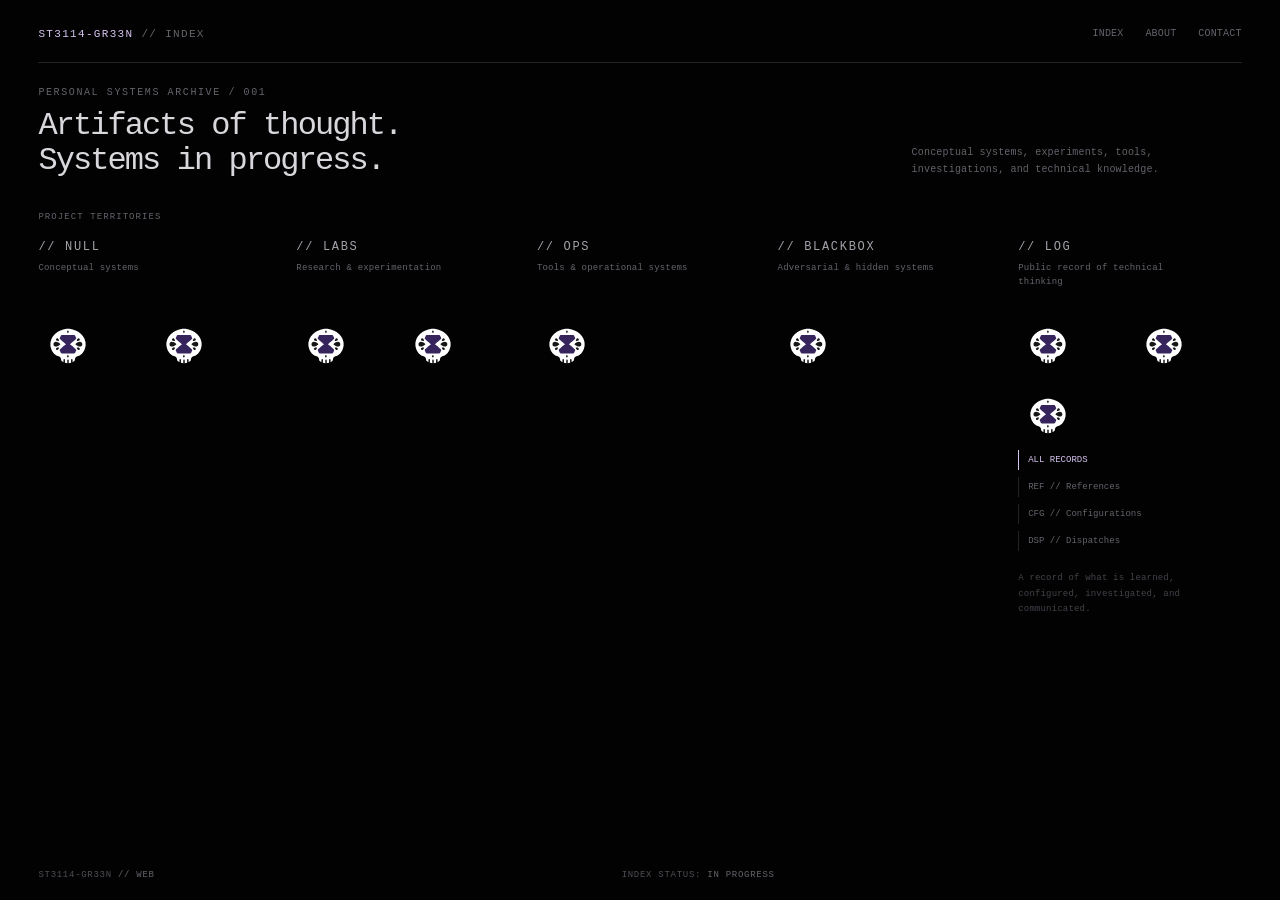
==== st3114-gr33n-index-prototype-v2.html @ 6b9064ba "First commit, Index and assets" ====
<!doctype html>
<html lang="en">
<head>
<meta charset="utf-8">
<meta name="viewport" content="width=device-width, initial-scale=1">
<meta name="theme-color" content="#020202">
<title>ST3114-GR33N // INDEX</title>
<link rel="icon" href="favicon/favicon_dark.svg" media="(prefers-color-scheme: dark)">
<link rel="icon" href="favicon/favicon_light.svg" media="(prefers-color-scheme: light)">
<style>
  :root {
    --bg: #020202;
    --surface: #080808;
    --surface-2: #101010;
    --text: #d9d7dc;
    --muted: #66636c;
    --dim: #29272d;
    --line: #242228;
    --accent: #d8c4f1;
    --red: #bf1e2d;
    --mono: ui-monospace, SFMono-Regular, Menlo, Monaco, Consolas, "Liberation Mono", monospace;
    --sans: Inter, ui-sans-serif, system-ui, -apple-system, BlinkMacSystemFont, "Segoe UI", sans-serif;
  }
  * { box-sizing: border-box; }
  html { background: var(--bg); color-scheme: dark; }
  body {
    margin: 0; min-height: 100vh; background: var(--bg); color: var(--text);
    font-family: var(--mono); font-size: 12px; letter-spacing: .015em;
  }
  button, input { font: inherit; }
  button { color: inherit; }
  .shell { min-height: 100vh; display: flex; flex-direction: column; padding: 28px clamp(18px, 3vw, 48px) 20px; }
  .topbar { display: flex; align-items: flex-start; justify-content: space-between; gap: 24px; padding-bottom: 22px; border-bottom: 1px solid var(--line); }
  .brand { color: var(--accent); font-size: 11px; letter-spacing: .12em; }
  .brand span { color: var(--muted); }
  .topmeta { display: flex; gap: 22px; color: var(--muted); font-size: 10px; text-align: right; }
  .topmeta a { color: inherit; text-decoration: none; }
  .topmeta a:hover, .topmeta a:focus-visible { color: var(--accent); }
  .intro { display: flex; justify-content: space-between; align-items: end; gap: 24px; padding: 24px 0 26px; }
  .eyebrow { color: var(--muted); text-transform: uppercase; font-size: 10px; letter-spacing: .16em; margin-bottom: 10px; }
  h1 { margin: 0; font-weight: 400; font-size: clamp(20px, 2.6vw, 32px); letter-spacing: -.06em; line-height: 1.1; }
  .intro-note { max-width: 330px; color: var(--muted); line-height: 1.7; font-size: 10px; }
  .index-label { display: flex; justify-content: space-between; color: var(--muted); font-size: 9px; letter-spacing: .12em; padding: 8px 0 2px; }
  .territories { display: grid; grid-template-columns: repeat(5, minmax(0, 1fr)); flex: 1; }
  .territory { min-width: 0; padding: 16px clamp(8px, 1.35vw, 20px) 24px; position: relative; transition: background .2s ease; }
  .territory:first-child { padding-left: 0; }
  .territory:last-child { padding-right: 0; }
  .territory-head { display: flex; flex-direction: column; gap: 8px; min-height: 64px; }
  .territory-name { color: #a5a1ab; font-size: 12px; letter-spacing: .14em; }
  .territory-desc { color: var(--muted); font-size: 9px; line-height: 1.5; max-width: 180px; }
  .territory-rule { height: 0; margin: 8px 0 12px; }
  .artifacts {
    display: grid;
    grid-template-columns: repeat(2, minmax(0, 1fr));
    align-content: start;
    justify-items: start;
    gap: 10px 8px;
  }
  .artifact {
    position: relative; display: flex; align-items: center; justify-content: center;
    width: clamp(48px, 5.2vw, 60px); aspect-ratio: 1; padding: 8px; border: 1px solid transparent;
    background: transparent; cursor: pointer; color: var(--dim); border-radius: 2px;
    transition: color .18s ease, border-color .18s ease, background .18s ease, transform .18s ease;
  }
  .artifact svg { width: 100%; height: 100%; display: block; overflow: visible; }
  .artifact img { width: 100%; height: 100%; display: block; overflow: visible; }
  .artifact:hover, .artifact:focus-visible, .artifact[aria-expanded="true"] {
    color: var(--accent); border-color: #4a4054; background: #0a080d; outline: none;
  }
  .artifact:hover { transform: translateY(-2px); }
  .artifact:focus-visible { box-shadow: 0 0 0 1px var(--accent); }
  .artifact .teeth, .artifact .ornament { stroke: currentColor; }
  .artifact .bone { fill: currentColor; }
  .artifact .cutout { fill: var(--bg); }
  .artifact-label { display: none; }
  .record {
    position: fixed; z-index: 10; width: min(310px, calc(100vw - 32px)); padding: 16px 17px 15px;
    background: #08070a; border: 1px solid #51475d; box-shadow: 0 12px 40px #000b;
    pointer-events: none; opacity: 0; transform: translateY(4px); transition: opacity .12s ease, transform .12s ease;
  }
  .record.visible { opacity: 1; transform: translateY(0); }
  .record-top { display: flex; justify-content: space-between; gap: 12px; color: var(--accent); font-size: 9px; letter-spacing: .13em; margin-bottom: 12px; }
  .record h2 { margin: 0 0 8px; font: 400 17px/1.2 var(--sans); letter-spacing: -.035em; color: #f0edf3; }
  .record p { margin: 0; color: #9c97a3; font: 11px/1.65 var(--sans); }
  .record-bottom { margin-top: 15px; padding-top: 10px; border-top: 1px solid var(--line); display: flex; justify-content: space-between; gap: 12px; color: var(--muted); font-size: 9px; }
  .record-bottom .status { color: var(--accent); }
  .log-subnav { margin-top: 4px; display: flex; flex-direction: column; gap: 7px; }
  .log-filter { text-align: left; border: 0; border-left: 1px solid var(--line); padding: 5px 0 5px 9px; background: transparent; color: var(--muted); font-size: 9px; cursor: pointer; }
  .log-filter:hover, .log-filter:focus-visible, .log-filter.active { color: var(--accent); border-left-color: var(--accent); outline: none; }
  .log-note { margin-top: 20px; color: #45414a; font-size: 9px; line-height: 1.7; max-width: 170px; }
  .footer { display: flex; justify-content: space-between; gap: 20px; padding-top: 14px; color: #514d56; font-size: 9px; letter-spacing: .08em; }
  .footer .accent { color: var(--muted); }
  .detail {
    position: fixed; inset: 0; z-index: 20; display: none; align-items: center; justify-content: center;
    padding: 20px; background: #000c; backdrop-filter: blur(5px);
  }
  .detail.open { display: flex; }
  .detail-card { width: min(520px, 100%); border: 1px solid #49414f; background: #070608; padding: clamp(22px, 4vw, 38px); position: relative; }
  .detail-close { position: absolute; right: 15px; top: 13px; border: 0; background: none; color: var(--muted); cursor: pointer; font-size: 10px; }
  .detail-close:hover, .detail-close:focus-visible { color: var(--accent); }
  .detail-id { color: var(--accent); font-size: 10px; letter-spacing: .14em; margin: 8px 0 18px; }
  .detail-card h2 { font: 400 clamp(24px, 5vw, 38px)/1.1 var(--sans); letter-spacing: -.055em; margin: 0 0 14px; }
  .detail-card p { color: #a19ba7; font: 13px/1.8 var(--sans); max-width: 58ch; }
  .detail-meta { display: flex; flex-wrap: wrap; gap: 8px 18px; margin-top: 24px; padding-top: 14px; color: var(--muted); font-size: 9px; }
  .detail-meta span:first-child { color: var(--accent); }
  .hint { color: #4a4650; font-size: 9px; margin-top: 22px; }
  @media (max-width: 900px) {
    .territories { grid-template-columns: repeat(3, minmax(0, 1fr)); }
    .territory { min-height: 220px; }
    .territory:nth-child(4) { padding-left: 0; }
  }
  @media (max-width: 560px) {
    .shell { padding: 18px 16px 14px; }
    .topbar { padding-bottom: 16px; }
    .topmeta { gap: 10px; }
    .intro { align-items: start; flex-direction: column; padding: 20px 0; }
    .intro-note { max-width: 100%; }
    .territories { grid-template-columns: repeat(2, minmax(0, 1fr)); }
    .territory, .territory:first-child, .territory:nth-child(4) { padding: 15px 12px 22px; }
    .territory:nth-child(odd) { padding-left: 0; }
    .territory:nth-child(even) { padding-right: 0; }
    .territory:nth-child(5) { grid-column: 1 / -1; padding-left: 0; }
    .artifacts { grid-template-columns: repeat(3, minmax(0, 1fr)); max-width: 250px; }
    .artifact { width: 62px; }
    .footer { flex-direction: column; gap: 8px; }
  }
  @media (prefers-reduced-motion: reduce) {
    *, *::before, *::after { transition-duration: .01ms !important; scroll-behavior: auto !important; }
  }
</style>
</head>
<body>
<div class="shell">
  <header class="topbar">
    <div class="brand">ST3114-GR33N <span>// INDEX</span></div>
    <nav class="topmeta" aria-label="Main links">
      <a href="#index">INDEX</a>
      <a href="#about" id="aboutLink">ABOUT</a>
      <a href="mailto:hello@example.com" title="Replace with your contact address">CONTACT</a>
    </nav>
  </header>

  <section class="intro" id="about">
    <div>
      <div class="eyebrow">Personal systems archive / 001</div>
      <h1>Artifacts of thought.<br>Systems in progress.</h1>
    </div>
    <div class="intro-note">Conceptual systems, experiments, tools, investigations, and technical knowledge.</div>
  </section>

  <div class="index-label" id="index">
    <span>PROJECT TERRITORIES</span>
    <span></span>
  </div>

  <main class="territories" aria-label="Project territories">
    <section class="territory" data-territory="NULL">
      <div class="territory-head"><div class="territory-name">// NULL</div><div class="territory-desc">Conceptual systems</div></div>
      <div class="territory-rule"></div>
      <div class="artifacts">
        <button class="artifact" data-id="NULL-001" aria-label="Inspect NULL-001 Maya Long Count" aria-expanded="false">
          <img src="./assets/skulls/skull_prototype.svg" alt="skull_prototype">
        </button>
        <button class="artifact" data-id="NULL-002" aria-label="Inspect NULL-002 Mexica Calendar" aria-expanded="false">
          <img src="./assets/skulls/skull_prototype.svg" alt="skull_prototype">
        </button>
      </div>
    </section>

    <section class="territory" data-territory="LABS">
      <div class="territory-head"><div class="territory-name">// LABS</div><div class="territory-desc">Research &amp; experimentation</div></div>
      <div class="territory-rule"></div>
      <div class="artifacts">
        <button class="artifact" data-id="LAB-001" aria-label="Inspect LAB-001 Interaction Experiments" aria-expanded="false">
          <img src="./assets/skulls/skull_prototype.svg" alt="skull_prototype">
        </button>
        <button class="artifact" data-id="LAB-002" aria-label="Inspect LAB-002 Model Experiments" aria-expanded="false">
          <img src="./assets/skulls/skull_prototype.svg" alt="skull_prototype">
        </button>
      </div>
    </section>

    <section class="territory" data-territory="OPS">
      <div class="territory-head"><div class="territory-name">// OPS</div><div class="territory-desc">Tools &amp; operational systems</div></div>
      <div class="territory-rule"></div>
      <div class="artifacts">
        <button class="artifact" data-id="OPS-001" aria-label="Inspect OPS-001 Agent Control Interface" aria-expanded="false">
          <img src="./assets/skulls/skull_prototype.svg" alt="skull_prototype">
        </button>
      </div>
    </section>

    <section class="territory" data-territory="BLACKBOX">
      <div class="territory-head"><div class="territory-name">// BLACKBOX</div><div class="territory-desc">Adversarial &amp; hidden systems</div></div>
      <div class="territory-rule"></div>
      <div class="artifacts">
        <button class="artifact" data-id="BBX-001" aria-label="Inspect BBX-001 Sombra" aria-expanded="false">
          <img src="./assets/skulls/skull_prototype.svg" alt="skull_prototype">
        </button>
      </div>
    </section>

    <section class="territory" data-territory="LOG">
      <div class="territory-head"><div class="territory-name">// LOG</div><div class="territory-desc">Public record of technical thinking</div></div>
      <div class="territory-rule"></div>
      <div class="artifacts">
        <button class="artifact" data-id="REF-001" aria-label="Inspect REF-001 Git Recovery Commands" aria-expanded="false">
          <img src="./assets/skulls/skull_prototype.svg" alt="skull_prototype">
        </button>
        <button class="artifact" data-id="CFG-001" aria-label="Inspect CFG-001 Linux Shell Environment" aria-expanded="false">
          <img src="./assets/skulls/skull_prototype.svg" alt="skull_prototype">
        </button>
        <button class="artifact" data-id="DSP-001" aria-label="Inspect DSP-001 AI Beyond the Hype" aria-expanded="false">
          <img src="./assets/skulls/skull_prototype.svg" alt="skull_prototype">
        </button>
      </div>
      <div class="log-subnav" aria-label="LOG content filters">
        <button class="log-filter active" data-filter="ALL">ALL RECORDS</button>
        <button class="log-filter" data-filter="REF">REF // References</button>
        <button class="log-filter" data-filter="CFG">CFG // Configurations</button>
        <button class="log-filter" data-filter="DSP">DSP // Dispatches</button>
      </div>
      <div class="log-note">A record of what is learned, configured, investigated, and communicated.</div>
    </section>
  </main>

  <footer class="footer">
    <span>ST3114-GR33N <span class="accent">// WEB</span></span>
    <span>INDEX STATUS: <span class="accent">IN PROGRESS</span></span>
    <span></span>
  </footer>
</div>

<div class="record" id="record" role="tooltip" aria-hidden="true">
  <div class="record-top"><span id="recordCode">PROJECT RECORD</span><span id="recordType">CR-01</span></div>
  <h2 id="recordTitle">Artifact title</h2>
  <p id="recordDescription">Artifact description.</p>
  <div class="record-bottom"><span id="recordCategory">TERRITORY / NULL</span><span class="status" id="recordStatus">IN PROGRESS</span></div>
</div>

<div class="detail" id="detail" role="dialog" aria-modal="true" aria-labelledby="detailTitle">
  <div class="detail-card">
    <button class="detail-close" id="detailClose" aria-label="Close project record">ESC / CLOSE ×</button>
    <div class="eyebrow" id="detailType">PROJECT RECORD</div>
    <div class="detail-id" id="detailId">NULL-001</div>
    <h2 id="detailTitle">Maya Long Count</h2>
    <p id="detailDescription">A digital instrument for exploring the arithmetic and temporal structure of the Maya Long Count.</p>
    <div class="detail-meta"><span id="detailCategory">NULL / CONCEPTUAL SYSTEMS</span><span id="detailStatus">PROTOTYPE</span><span id="detailAction">PROJECT PAGE / NOT LINKED YET</span></div>
    <div class="hint">PROTOTYPE NOTE: replace placeholder records and connect each artifact to its destination.</div>
  </div>
</div>

<script>
const records = {
  "NULL-001": {title:"Maya Long Count", category:"NULL / CONCEPTUAL SYSTEMS", type:"PROJECT RECORD", status:"PROTOTYPE", description:"A digital instrument for exploring the arithmetic and temporal structure of the Maya Long Count. The interface treats time as a system to inspect, rather than a calendar to decorate."},
  "NULL-002": {title:"Mexica Calendar", category:"NULL / CONCEPTUAL SYSTEMS", type:"PROJECT RECORD", status:"PROTOTYPE", description:"An experimental interface for examining the tonalpohualli, xiuhpohualli, and their calendar-round relationship through a restrained, information-first interface."},
  "LAB-001": {title:"Interaction Experiments", category:"LABS / RESEARCH & EXPERIMENTATION", type:"LAB RECORD", status:"PLACEHOLDER", description:"A home for interaction studies, interface prototypes, and small experiments that test an idea before it becomes a finished system."},
  "LAB-002": {title:"Model Experiments", category:"LABS / RESEARCH & EXPERIMENTATION", type:"LAB RECORD", status:"PLACEHOLDER", description:"Explorations of computational and AI-assisted methods, including hypotheses, test conditions, observed results, and limitations."},
  "OPS-001": {title:"Agent Control Interface", category:"OPS / TOOLS & OPERATIONAL SYSTEMS", type:"SYSTEM RECORD", status:"IN PROGRESS", description:"A practical interface for observing an agent's progress, reviewing its task list, and approving or initiating actions without remaining at the workstation."},
  "BBX-001": {title:"Sombra", category:"BLACKBOX / ADVERSARIAL & HIDDEN SYSTEMS", type:"INVESTIGATION RECORD", status:"IN PROGRESS", description:"An exploration of invisible watermarking, AI poisoning layers, and adversarial design. This record will connect research, experiments, and implementation notes as the project develops."},
  "REF-001": {title:"Git: Recovery Commands", category:"LOG / REF — REFERENCES", type:"REFERENCE RECORD", status:"PLANNED", description:"A fast, practical reference for recovering work, inspecting repository state, undoing mistakes safely, and understanding the consequences of common Git recovery commands."},
  "CFG-001": {title:"Linux: Shell Environment", category:"LOG / CFG — CONFIGURATIONS", type:"CONFIGURATION RECORD", status:"PLANNED", description:"A documented shell environment: configuration files, dependencies, setup instructions, rationale, and the trade-offs behind the choices."},
  "DSP-001": {title:"AI: Beyond the Hype", category:"LOG / DSP — DISPATCHES", type:"DISPATCH RECORD", status:"PLANNED", description:"An editorial space for technical analysis and opinion: what happened, what the evidence supports, what it might mean, and where interpretation begins."}
};
const buttons = [...document.querySelectorAll(".artifact")];
const record = document.getElementById("record");
let activeButton = null;
let pinned = false;
function territoryFor(id) {
  if (id.startsWith("NULL")) return "NULL";
  if (id.startsWith("LAB")) return "LABS";
  if (id.startsWith("OPS")) return "OPS";
  if (id.startsWith("BBX")) return "BLACKBOX";
  return "LOG";
}
function positionRecord(button) {
  const r = button.getBoundingClientRect();
  const w = Math.min(310, window.innerWidth - 32);
  let left = r.right + 14;
  if (left + w > window.innerWidth - 12) left = Math.max(12, r.left - w - 14);
  let top = r.top + r.height / 2 - 62;
  top = Math.max(12, Math.min(top, window.innerHeight - 190));
  record.style.left = `${left}px`;
  record.style.top = `${top}px`;
}
function showRecord(button) {
  const id = button.dataset.id, item = records[id];
  if (!item) return;
  activeButton = button;
  document.getElementById("recordCode").textContent = id;
  document.getElementById("recordType").textContent = item.type;
  document.getElementById("recordTitle").textContent = item.title;
  document.getElementById("recordDescription").textContent = item.description;
  document.getElementById("recordCategory").textContent = item.category;
  document.getElementById("recordStatus").textContent = item.status;
  positionRecord(button);
  record.classList.add("visible");
  record.setAttribute("aria-hidden", "false");
  buttons.forEach(b => b.setAttribute("aria-expanded", b === button ? "true" : "false"));
}
function hideRecord() {
  if (pinned) return;
  record.classList.remove("visible");
  record.setAttribute("aria-hidden", "true");
  buttons.forEach(b => b.setAttribute("aria-expanded", "false"));
  activeButton = null;
}
buttons.forEach(button => {
  button.addEventListener("mouseenter", () => { if (!pinned) showRecord(button); });
  button.addEventListener("mouseleave", () => { if (!pinned && document.activeElement !== button) hideRecord(); });
  button.addEventListener("focus", () => { if (!pinned) showRecord(button); });
  button.addEventListener("blur", () => { if (!pinned) hideRecord(); });
  button.addEventListener("click", () => {
    if (pinned && activeButton === button) { openDetail(button.dataset.id); return; }
    pinned = true;
    showRecord(button);
    openDetail(button.dataset.id);
  });
});
function openDetail(id) {
  const item = records[id];
  if (!item) return;
  document.getElementById("detailType").textContent = item.type;
  document.getElementById("detailId").textContent = id;
  document.getElementById("detailTitle").textContent = item.title;
  document.getElementById("detailDescription").textContent = item.description;
  document.getElementById("detailCategory").textContent = item.category;
  document.getElementById("detailStatus").textContent = item.status;
  document.getElementById("detail").classList.add("open");
  document.getElementById("detailClose").focus();
}
function closeDetail() {
  document.getElementById("detail").classList.remove("open");
  pinned = false;
  hideRecord();
  if (activeButton) activeButton.focus();
}
document.getElementById("detailClose").addEventListener("click", closeDetail);
document.getElementById("detail").addEventListener("click", e => { if (e.target.id === "detail") closeDetail(); });
document.addEventListener("keydown", e => { if (e.key === "Escape" && document.getElementById("detail").classList.contains("open")) closeDetail(); });
window.addEventListener("resize", () => { if (activeButton && record.classList.contains("visible")) positionRecord(activeButton); });

const filters = [...document.querySelectorAll(".log-filter")];
filters.forEach(filter => filter.addEventListener("click", () => {
  filters.forEach(f => f.classList.toggle("active", f === filter));
  const kind = filter.dataset.filter;
  buttons.filter(b => ["REF","CFG","DSP"].some(prefix => b.dataset.id.startsWith(prefix))).forEach(b => {
    b.style.display = kind === "ALL" || b.dataset.id.startsWith(kind) ? "" : "none";
  });
  // When filtering LOG, keep the content controls and note visible; other territory artifacts remain unchanged.
}));
document.getElementById("aboutLink").addEventListener("click", e => {
  e.preventDefault();
  const item = {title:"A living index", category:"ST3114-GR33N / ABOUT", type:"ABOUT RECORD", status:"IN PROGRESS", description:"A personal systems archive for conceptual projects, experiments, tools, investigations, and the technical knowledge that connects them. The current prototype uses illustrative calavera marks and placeholder records; replace them with the final project assets and destinations."};
  document.getElementById("detailType").textContent = item.type;
  document.getElementById("detailId").textContent = "ST3114-GR33N";
  document.getElementById("detailTitle").textContent = item.title;
  document.getElementById("detailDescription").textContent = item.description;
  document.getElementById("detailCategory").textContent = item.category;
  document.getElementById("detailStatus").textContent = item.status;
  document.getElementById("detail").classList.add("open");
  document.getElementById("detailClose").focus();
});
</script>
</body>
</html>
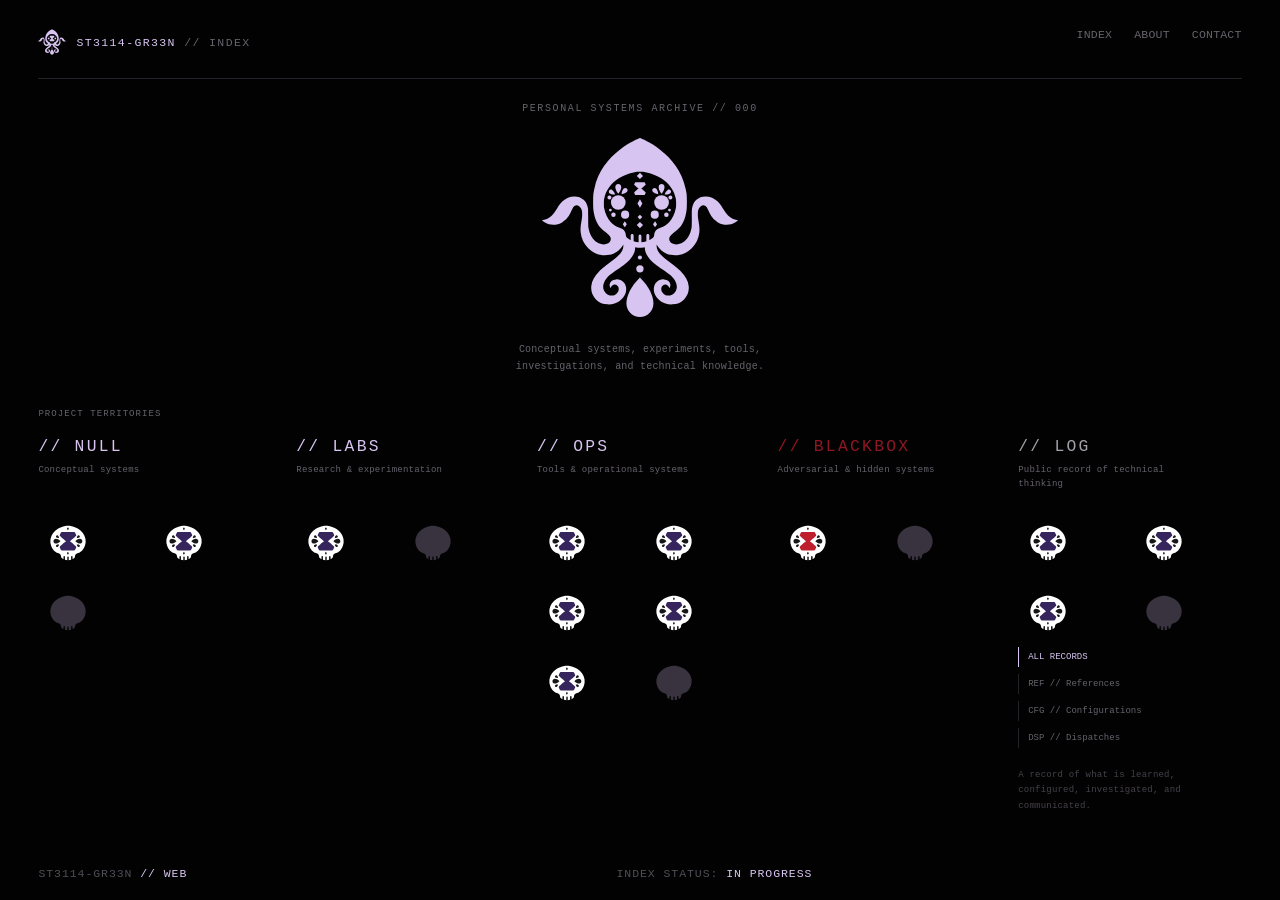
==== commit 4cc3796b: "General tweaks + added links" ====
--- a/st3114-gr33n-index-prototype-v2.html
+++ b/st3114-gr33n-index-prototype-v2.html
@@ -7,132 +7,15 @@
 <title>ST3114-GR33N // INDEX</title>
 <link rel="icon" href="favicon/favicon_dark.svg" media="(prefers-color-scheme: dark)">
 <link rel="icon" href="favicon/favicon_light.svg" media="(prefers-color-scheme: light)">
-<style>
-  :root {
-    --bg: #020202;
-    --surface: #080808;
-    --surface-2: #101010;
-    --text: #d9d7dc;
-    --muted: #66636c;
-    --dim: #29272d;
-    --line: #242228;
-    --accent: #d8c4f1;
-    --red: #bf1e2d;
-    --mono: ui-monospace, SFMono-Regular, Menlo, Monaco, Consolas, "Liberation Mono", monospace;
-    --sans: Inter, ui-sans-serif, system-ui, -apple-system, BlinkMacSystemFont, "Segoe UI", sans-serif;
-  }
-  * { box-sizing: border-box; }
-  html { background: var(--bg); color-scheme: dark; }
-  body {
-    margin: 0; min-height: 100vh; background: var(--bg); color: var(--text);
-    font-family: var(--mono); font-size: 12px; letter-spacing: .015em;
-  }
-  button, input { font: inherit; }
-  button { color: inherit; }
-  .shell { min-height: 100vh; display: flex; flex-direction: column; padding: 28px clamp(18px, 3vw, 48px) 20px; }
-  .topbar { display: flex; align-items: flex-start; justify-content: space-between; gap: 24px; padding-bottom: 22px; border-bottom: 1px solid var(--line); }
-  .brand { color: var(--accent); font-size: 11px; letter-spacing: .12em; }
-  .brand span { color: var(--muted); }
-  .topmeta { display: flex; gap: 22px; color: var(--muted); font-size: 10px; text-align: right; }
-  .topmeta a { color: inherit; text-decoration: none; }
-  .topmeta a:hover, .topmeta a:focus-visible { color: var(--accent); }
-  .intro { display: flex; justify-content: space-between; align-items: end; gap: 24px; padding: 24px 0 26px; }
-  .eyebrow { color: var(--muted); text-transform: uppercase; font-size: 10px; letter-spacing: .16em; margin-bottom: 10px; }
-  h1 { margin: 0; font-weight: 400; font-size: clamp(20px, 2.6vw, 32px); letter-spacing: -.06em; line-height: 1.1; }
-  .intro-note { max-width: 330px; color: var(--muted); line-height: 1.7; font-size: 10px; }
-  .index-label { display: flex; justify-content: space-between; color: var(--muted); font-size: 9px; letter-spacing: .12em; padding: 8px 0 2px; }
-  .territories { display: grid; grid-template-columns: repeat(5, minmax(0, 1fr)); flex: 1; }
-  .territory { min-width: 0; padding: 16px clamp(8px, 1.35vw, 20px) 24px; position: relative; transition: background .2s ease; }
-  .territory:first-child { padding-left: 0; }
-  .territory:last-child { padding-right: 0; }
-  .territory-head { display: flex; flex-direction: column; gap: 8px; min-height: 64px; }
-  .territory-name { color: #a5a1ab; font-size: 12px; letter-spacing: .14em; }
-  .territory-desc { color: var(--muted); font-size: 9px; line-height: 1.5; max-width: 180px; }
-  .territory-rule { height: 0; margin: 8px 0 12px; }
-  .artifacts {
-    display: grid;
-    grid-template-columns: repeat(2, minmax(0, 1fr));
-    align-content: start;
-    justify-items: start;
-    gap: 10px 8px;
-  }
-  .artifact {
-    position: relative; display: flex; align-items: center; justify-content: center;
-    width: clamp(48px, 5.2vw, 60px); aspect-ratio: 1; padding: 8px; border: 1px solid transparent;
-    background: transparent; cursor: pointer; color: var(--dim); border-radius: 2px;
-    transition: color .18s ease, border-color .18s ease, background .18s ease, transform .18s ease;
-  }
-  .artifact svg { width: 100%; height: 100%; display: block; overflow: visible; }
-  .artifact img { width: 100%; height: 100%; display: block; overflow: visible; }
-  .artifact:hover, .artifact:focus-visible, .artifact[aria-expanded="true"] {
-    color: var(--accent); border-color: #4a4054; background: #0a080d; outline: none;
-  }
-  .artifact:hover { transform: translateY(-2px); }
-  .artifact:focus-visible { box-shadow: 0 0 0 1px var(--accent); }
-  .artifact .teeth, .artifact .ornament { stroke: currentColor; }
-  .artifact .bone { fill: currentColor; }
-  .artifact .cutout { fill: var(--bg); }
-  .artifact-label { display: none; }
-  .record {
-    position: fixed; z-index: 10; width: min(310px, calc(100vw - 32px)); padding: 16px 17px 15px;
-    background: #08070a; border: 1px solid #51475d; box-shadow: 0 12px 40px #000b;
-    pointer-events: none; opacity: 0; transform: translateY(4px); transition: opacity .12s ease, transform .12s ease;
-  }
-  .record.visible { opacity: 1; transform: translateY(0); }
-  .record-top { display: flex; justify-content: space-between; gap: 12px; color: var(--accent); font-size: 9px; letter-spacing: .13em; margin-bottom: 12px; }
-  .record h2 { margin: 0 0 8px; font: 400 17px/1.2 var(--sans); letter-spacing: -.035em; color: #f0edf3; }
-  .record p { margin: 0; color: #9c97a3; font: 11px/1.65 var(--sans); }
-  .record-bottom { margin-top: 15px; padding-top: 10px; border-top: 1px solid var(--line); display: flex; justify-content: space-between; gap: 12px; color: var(--muted); font-size: 9px; }
-  .record-bottom .status { color: var(--accent); }
-  .log-subnav { margin-top: 4px; display: flex; flex-direction: column; gap: 7px; }
-  .log-filter { text-align: left; border: 0; border-left: 1px solid var(--line); padding: 5px 0 5px 9px; background: transparent; color: var(--muted); font-size: 9px; cursor: pointer; }
-  .log-filter:hover, .log-filter:focus-visible, .log-filter.active { color: var(--accent); border-left-color: var(--accent); outline: none; }
-  .log-note { margin-top: 20px; color: #45414a; font-size: 9px; line-height: 1.7; max-width: 170px; }
-  .footer { display: flex; justify-content: space-between; gap: 20px; padding-top: 14px; color: #514d56; font-size: 9px; letter-spacing: .08em; }
-  .footer .accent { color: var(--muted); }
-  .detail {
-    position: fixed; inset: 0; z-index: 20; display: none; align-items: center; justify-content: center;
-    padding: 20px; background: #000c; backdrop-filter: blur(5px);
-  }
-  .detail.open { display: flex; }
-  .detail-card { width: min(520px, 100%); border: 1px solid #49414f; background: #070608; padding: clamp(22px, 4vw, 38px); position: relative; }
-  .detail-close { position: absolute; right: 15px; top: 13px; border: 0; background: none; color: var(--muted); cursor: pointer; font-size: 10px; }
-  .detail-close:hover, .detail-close:focus-visible { color: var(--accent); }
-  .detail-id { color: var(--accent); font-size: 10px; letter-spacing: .14em; margin: 8px 0 18px; }
-  .detail-card h2 { font: 400 clamp(24px, 5vw, 38px)/1.1 var(--sans); letter-spacing: -.055em; margin: 0 0 14px; }
-  .detail-card p { color: #a19ba7; font: 13px/1.8 var(--sans); max-width: 58ch; }
-  .detail-meta { display: flex; flex-wrap: wrap; gap: 8px 18px; margin-top: 24px; padding-top: 14px; color: var(--muted); font-size: 9px; }
-  .detail-meta span:first-child { color: var(--accent); }
-  .hint { color: #4a4650; font-size: 9px; margin-top: 22px; }
-  @media (max-width: 900px) {
-    .territories { grid-template-columns: repeat(3, minmax(0, 1fr)); }
-    .territory { min-height: 220px; }
-    .territory:nth-child(4) { padding-left: 0; }
-  }
-  @media (max-width: 560px) {
-    .shell { padding: 18px 16px 14px; }
-    .topbar { padding-bottom: 16px; }
-    .topmeta { gap: 10px; }
-    .intro { align-items: start; flex-direction: column; padding: 20px 0; }
-    .intro-note { max-width: 100%; }
-    .territories { grid-template-columns: repeat(2, minmax(0, 1fr)); }
-    .territory, .territory:first-child, .territory:nth-child(4) { padding: 15px 12px 22px; }
-    .territory:nth-child(odd) { padding-left: 0; }
-    .territory:nth-child(even) { padding-right: 0; }
-    .territory:nth-child(5) { grid-column: 1 / -1; padding-left: 0; }
-    .artifacts { grid-template-columns: repeat(3, minmax(0, 1fr)); max-width: 250px; }
-    .artifact { width: 62px; }
-    .footer { flex-direction: column; gap: 8px; }
-  }
-  @media (prefers-reduced-motion: reduce) {
-    *, *::before, *::after { transition-duration: .01ms !important; scroll-behavior: auto !important; }
-  }
-</style>
+<link rel="stylesheet" href="style.css">
 </head>
 <body>
 <div class="shell">
   <header class="topbar">
-    <div class="brand">ST3114-GR33N <span>// INDEX</span></div>
+    <div class="brand-wrap">
+      <img class="brand-icon" src="./assets/ST33114-GR33N_Icon.svg" alt="" aria-hidden="true">
+      <div class="brand">ST3114-GR33N <span>// INDEX</span></div>
+    </div>
     <nav class="topmeta" aria-label="Main links">
       <a href="#index">INDEX</a>
       <a href="#about" id="aboutLink">ABOUT</a>
@@ -141,9 +24,9 @@
   </header>
 
   <section class="intro" id="about">
-    <div>
-      <div class="eyebrow">Personal systems archive / 001</div>
-      <h1>Artifacts of thought.<br>Systems in progress.</h1>
+    <div class="eyebrow">Personal systems archive // 000</div>
+    <div class="intro-banner">
+      <img src="./assets/ST3114-GR33N_Web.svg" alt="ST3114-GR33N">
     </div>
     <div class="intro-note">Conceptual systems, experiments, tools, investigations, and technical knowledge.</div>
   </section>
@@ -155,7 +38,7 @@
 
   <main class="territories" aria-label="Project territories">
     <section class="territory" data-territory="NULL">
-      <div class="territory-head"><div class="territory-name">// NULL</div><div class="territory-desc">Conceptual systems</div></div>
+      <div class="territory-head"><div class="territory-name"><span class="territory-name-accent">// NULL</span></div><div class="territory-desc">Conceptual systems</div></div>
       <div class="territory-rule"></div>
       <div class="artifacts">
         <button class="artifact" data-id="NULL-001" aria-label="Inspect NULL-001 Maya Long Count" aria-expanded="false">
@@ -164,38 +47,59 @@
         <button class="artifact" data-id="NULL-002" aria-label="Inspect NULL-002 Mexica Calendar" aria-expanded="false">
           <img src="./assets/skulls/skull_prototype.svg" alt="skull_prototype">
         </button>
+        <button class="artifact-placeholder" data-id="###-PLH" aria-label="Placeholder" aria-expanded="false">
+          <img src="./assets/skulls/skull_base.svg" alt="skull_prototype">
+        </button>
       </div>
     </section>
 
     <section class="territory" data-territory="LABS">
-      <div class="territory-head"><div class="territory-name">// LABS</div><div class="territory-desc">Research &amp; experimentation</div></div>
+      <div class="territory-head"><div class="territory-name"><span class="territory-name-accent">// LABS</span></div><div class="territory-desc">Research &amp; experimentation</div></div>
       <div class="territory-rule"></div>
       <div class="artifacts">
-        <button class="artifact" data-id="LAB-001" aria-label="Inspect LAB-001 Interaction Experiments" aria-expanded="false">
+        <button class="artifact" data-id="LAB-001" aria-label="Inspect LAB-001 NixOS Homelab" aria-expanded="false">
           <img src="./assets/skulls/skull_prototype.svg" alt="skull_prototype">
         </button>
-        <button class="artifact" data-id="LAB-002" aria-label="Inspect LAB-002 Model Experiments" aria-expanded="false">
-          <img src="./assets/skulls/skull_prototype.svg" alt="skull_prototype">
+        <button class="artifact-placeholder" data-id="###-PLH" aria-label="Placeholder" aria-expanded="false">
+          <img src="./assets/skulls/skull_base.svg" alt="skull_prototype">
         </button>
       </div>
     </section>
 
     <section class="territory" data-territory="OPS">
-      <div class="territory-head"><div class="territory-name">// OPS</div><div class="territory-desc">Tools &amp; operational systems</div></div>
+      <div class="territory-head"><div class="territory-name"><span class="territory-name-accent">// OPS</span></div><div class="territory-desc">Tools &amp; operational systems</div></div>
       <div class="territory-rule"></div>
       <div class="artifacts">
-        <button class="artifact" data-id="OPS-001" aria-label="Inspect OPS-001 Agent Control Interface" aria-expanded="false">
+        <button class="artifact" data-id="OPS-001" aria-label="Inspect OPS-001 Network Analyzer" aria-expanded="false">
           <img src="./assets/skulls/skull_prototype.svg" alt="skull_prototype">
+        </button>
+        <button class="artifact" data-id="OPS-002" aria-label="Inspect OPS-002 Electronic Badge" aria-expanded="false">
+          <img src="./assets/skulls/skull_prototype.svg" alt="skull_prototype">
+        </button>
+        <button class="artifact" data-id="OPS-003" aria-label="Inspect OPS-003 Agent Buddy" aria-expanded="false">
+          <img src="./assets/skulls/skull_prototype.svg" alt="skull_prototype">
+        </button>
+        <button class="artifact" data-id="OPS-004" aria-label="Inspect OPS-004 Tamagotchi Lock Screen" aria-expanded="false">
+          <img src="./assets/skulls/skull_prototype.svg" alt="skull_prototype">
+        </button>
+        <button class="artifact" data-id="OPS-005" aria-label="Inspect OPS-005 Project Vault Skill" aria-expanded="false">
+          <img src="./assets/skulls/skull_prototype.svg" alt="skull_prototype">
+        </button>
+        <button class="artifact-placeholder" data-id="###-PLH" aria-label="Placeholder" aria-expanded="false">
+          <img src="./assets/skulls/skull_base.svg" alt="skull_prototype">
         </button>
       </div>
     </section>
 
     <section class="territory" data-territory="BLACKBOX">
-      <div class="territory-head"><div class="territory-name">// BLACKBOX</div><div class="territory-desc">Adversarial &amp; hidden systems</div></div>
+      <div class="territory-head"><div class="territory-name"><span class="territory-name-BBX">// BLACKBOX</span></div><div class="territory-desc">Adversarial &amp; hidden systems</div></div>
       <div class="territory-rule"></div>
       <div class="artifacts">
         <button class="artifact" data-id="BBX-001" aria-label="Inspect BBX-001 Sombra" aria-expanded="false">
-          <img src="./assets/skulls/skull_prototype.svg" alt="skull_prototype">
+          <img src="./assets/skulls/skull_prototype_bbx.svg" alt="skull_prototype">
+        </button>
+        <button class="artifact-placeholder" data-id="###-PLH" aria-label="Placeholder" aria-expanded="false">
+          <img src="./assets/skulls/skull_base.svg" alt="skull_prototype">
         </button>
       </div>
     </section>
@@ -212,6 +116,9 @@
         </button>
         <button class="artifact" data-id="DSP-001" aria-label="Inspect DSP-001 AI Beyond the Hype" aria-expanded="false">
           <img src="./assets/skulls/skull_prototype.svg" alt="skull_prototype">
+        </button>
+        <button class="artifact-placeholder" data-id="###-PLH" aria-label="Placeholder" aria-expanded="false">
+          <img src="./assets/skulls/skull_base.svg" alt="skull_prototype">
         </button>
       </div>
       <div class="log-subnav" aria-label="LOG content filters">
@@ -245,122 +152,11 @@
     <div class="detail-id" id="detailId">NULL-001</div>
     <h2 id="detailTitle">Maya Long Count</h2>
     <p id="detailDescription">A digital instrument for exploring the arithmetic and temporal structure of the Maya Long Count.</p>
-    <div class="detail-meta"><span id="detailCategory">NULL / CONCEPTUAL SYSTEMS</span><span id="detailStatus">PROTOTYPE</span><span id="detailAction">PROJECT PAGE / NOT LINKED YET</span></div>
-    <div class="hint">PROTOTYPE NOTE: replace placeholder records and connect each artifact to its destination.</div>
+    <div class="detail-meta"><span id="detailCategory">NULL / CONCEPTUAL SYSTEMS</span><span id="detailStatus">PROTOTYPE</span><span id="detailAction">PROJECT PAGE / <!--NOT LINKED YET--> <a href="https://st311a-gr33n.github.io/NULL-001_Maya-Long-Count/">MAYA LONG COUNT</a></span></div>
+    <!-- <div class="hint">PROTOTYPE NOTE: replace placeholder records and connect each artifact to its destination.</div> -->
   </div>
 </div>
 
-<script>
-const records = {
-  "NULL-001": {title:"Maya Long Count", category:"NULL / CONCEPTUAL SYSTEMS", type:"PROJECT RECORD", status:"PROTOTYPE", description:"A digital instrument for exploring the arithmetic and temporal structure of the Maya Long Count. The interface treats time as a system to inspect, rather than a calendar to decorate."},
-  "NULL-002": {title:"Mexica Calendar", category:"NULL / CONCEPTUAL SYSTEMS", type:"PROJECT RECORD", status:"PROTOTYPE", description:"An experimental interface for examining the tonalpohualli, xiuhpohualli, and their calendar-round relationship through a restrained, information-first interface."},
-  "LAB-001": {title:"Interaction Experiments", category:"LABS / RESEARCH & EXPERIMENTATION", type:"LAB RECORD", status:"PLACEHOLDER", description:"A home for interaction studies, interface prototypes, and small experiments that test an idea before it becomes a finished system."},
-  "LAB-002": {title:"Model Experiments", category:"LABS / RESEARCH & EXPERIMENTATION", type:"LAB RECORD", status:"PLACEHOLDER", description:"Explorations of computational and AI-assisted methods, including hypotheses, test conditions, observed results, and limitations."},
-  "OPS-001": {title:"Agent Control Interface", category:"OPS / TOOLS & OPERATIONAL SYSTEMS", type:"SYSTEM RECORD", status:"IN PROGRESS", description:"A practical interface for observing an agent's progress, reviewing its task list, and approving or initiating actions without remaining at the workstation."},
-  "BBX-001": {title:"Sombra", category:"BLACKBOX / ADVERSARIAL & HIDDEN SYSTEMS", type:"INVESTIGATION RECORD", status:"IN PROGRESS", description:"An exploration of invisible watermarking, AI poisoning layers, and adversarial design. This record will connect research, experiments, and implementation notes as the project develops."},
-  "REF-001": {title:"Git: Recovery Commands", category:"LOG / REF — REFERENCES", type:"REFERENCE RECORD", status:"PLANNED", description:"A fast, practical reference for recovering work, inspecting repository state, undoing mistakes safely, and understanding the consequences of common Git recovery commands."},
-  "CFG-001": {title:"Linux: Shell Environment", category:"LOG / CFG — CONFIGURATIONS", type:"CONFIGURATION RECORD", status:"PLANNED", description:"A documented shell environment: configuration files, dependencies, setup instructions, rationale, and the trade-offs behind the choices."},
-  "DSP-001": {title:"AI: Beyond the Hype", category:"LOG / DSP — DISPATCHES", type:"DISPATCH RECORD", status:"PLANNED", description:"An editorial space for technical analysis and opinion: what happened, what the evidence supports, what it might mean, and where interpretation begins."}
-};
-const buttons = [...document.querySelectorAll(".artifact")];
-const record = document.getElementById("record");
-let activeButton = null;
-let pinned = false;
-function territoryFor(id) {
-  if (id.startsWith("NULL")) return "NULL";
-  if (id.startsWith("LAB")) return "LABS";
-  if (id.startsWith("OPS")) return "OPS";
-  if (id.startsWith("BBX")) return "BLACKBOX";
-  return "LOG";
-}
-function positionRecord(button) {
-  const r = button.getBoundingClientRect();
-  const w = Math.min(310, window.innerWidth - 32);
-  let left = r.right + 14;
-  if (left + w > window.innerWidth - 12) left = Math.max(12, r.left - w - 14);
-  let top = r.top + r.height / 2 - 62;
-  top = Math.max(12, Math.min(top, window.innerHeight - 190));
-  record.style.left = `${left}px`;
-  record.style.top = `${top}px`;
-}
-function showRecord(button) {
-  const id = button.dataset.id, item = records[id];
-  if (!item) return;
-  activeButton = button;
-  document.getElementById("recordCode").textContent = id;
-  document.getElementById("recordType").textContent = item.type;
-  document.getElementById("recordTitle").textContent = item.title;
-  document.getElementById("recordDescription").textContent = item.description;
-  document.getElementById("recordCategory").textContent = item.category;
-  document.getElementById("recordStatus").textContent = item.status;
-  positionRecord(button);
-  record.classList.add("visible");
-  record.setAttribute("aria-hidden", "false");
-  buttons.forEach(b => b.setAttribute("aria-expanded", b === button ? "true" : "false"));
-}
-function hideRecord() {
-  if (pinned) return;
-  record.classList.remove("visible");
-  record.setAttribute("aria-hidden", "true");
-  buttons.forEach(b => b.setAttribute("aria-expanded", "false"));
-  activeButton = null;
-}
-buttons.forEach(button => {
-  button.addEventListener("mouseenter", () => { if (!pinned) showRecord(button); });
-  button.addEventListener("mouseleave", () => { if (!pinned && document.activeElement !== button) hideRecord(); });
-  button.addEventListener("focus", () => { if (!pinned) showRecord(button); });
-  button.addEventListener("blur", () => { if (!pinned) hideRecord(); });
-  button.addEventListener("click", () => {
-    if (pinned && activeButton === button) { openDetail(button.dataset.id); return; }
-    pinned = true;
-    showRecord(button);
-    openDetail(button.dataset.id);
-  });
-});
-function openDetail(id) {
-  const item = records[id];
-  if (!item) return;
-  document.getElementById("detailType").textContent = item.type;
-  document.getElementById("detailId").textContent = id;
-  document.getElementById("detailTitle").textContent = item.title;
-  document.getElementById("detailDescription").textContent = item.description;
-  document.getElementById("detailCategory").textContent = item.category;
-  document.getElementById("detailStatus").textContent = item.status;
-  document.getElementById("detail").classList.add("open");
-  document.getElementById("detailClose").focus();
-}
-function closeDetail() {
-  document.getElementById("detail").classList.remove("open");
-  pinned = false;
-  hideRecord();
-  if (activeButton) activeButton.focus();
-}
-document.getElementById("detailClose").addEventListener("click", closeDetail);
-document.getElementById("detail").addEventListener("click", e => { if (e.target.id === "detail") closeDetail(); });
-document.addEventListener("keydown", e => { if (e.key === "Escape" && document.getElementById("detail").classList.contains("open")) closeDetail(); });
-window.addEventListener("resize", () => { if (activeButton && record.classList.contains("visible")) positionRecord(activeButton); });
-
-const filters = [...document.querySelectorAll(".log-filter")];
-filters.forEach(filter => filter.addEventListener("click", () => {
-  filters.forEach(f => f.classList.toggle("active", f === filter));
-  const kind = filter.dataset.filter;
-  buttons.filter(b => ["REF","CFG","DSP"].some(prefix => b.dataset.id.startsWith(prefix))).forEach(b => {
-    b.style.display = kind === "ALL" || b.dataset.id.startsWith(kind) ? "" : "none";
-  });
-  // When filtering LOG, keep the content controls and note visible; other territory artifacts remain unchanged.
-}));
-document.getElementById("aboutLink").addEventListener("click", e => {
-  e.preventDefault();
-  const item = {title:"A living index", category:"ST3114-GR33N / ABOUT", type:"ABOUT RECORD", status:"IN PROGRESS", description:"A personal systems archive for conceptual projects, experiments, tools, investigations, and the technical knowledge that connects them. The current prototype uses illustrative calavera marks and placeholder records; replace them with the final project assets and destinations."};
-  document.getElementById("detailType").textContent = item.type;
-  document.getElementById("detailId").textContent = "ST3114-GR33N";
-  document.getElementById("detailTitle").textContent = item.title;
-  document.getElementById("detailDescription").textContent = item.description;
-  document.getElementById("detailCategory").textContent = item.category;
-  document.getElementById("detailStatus").textContent = item.status;
-  document.getElementById("detail").classList.add("open");
-  document.getElementById("detailClose").focus();
-});
-</script>
+<script src="script.js"></script>
 </body>
 </html>
--- a/style.css
+++ b/style.css
@@ -0,0 +1,137 @@
+  :root {
+    --bg: #020202;
+    --surface: #080808;
+    --surface-2: #101010;
+    --text: #d9d7dc;
+    --muted: #66636c;
+    --dim: #29272d;
+    --line: #242228;
+    --accent: #d8c4f1;
+    --red: #bf1e2d;
+    --mono: ui-monospace, SFMono-Regular, Menlo, Monaco, Consolas, "Liberation Mono", monospace;
+    --sans: Inter, ui-sans-serif, system-ui, -apple-system, BlinkMacSystemFont, "Segoe UI", sans-serif;
+  }
+  * { box-sizing: border-box; }
+  html { background: var(--bg); color-scheme: dark; }
+  body {
+    margin: 0; min-height: 100vh; background: var(--bg); color: var(--text);
+    font-family: var(--mono); font-size: 14px; letter-spacing: .015em;
+  }
+  button, input { font: inherit; }
+  button { color: inherit; }
+  .shell { min-height: 100vh; display: flex; flex-direction: column; padding: 28px clamp(18px, 3vw, 48px) 20px; }
+  .topbar { display: flex; align-items: flex-start; justify-content: space-between; gap: 24px; padding-bottom: 22px; border-bottom: 1px solid var(--line); }
+  .brand-wrap { display: flex; align-items: center; gap: 10px; }
+  .brand { color: var(--accent); font-size: .72rem; letter-spacing: .12em; }
+  .brand span { color: var(--muted); }
+  .brand-icon { width: 28px; height: 28px; flex: none; display: block; }
+  .topmeta { display: flex; gap: 22px; color: var(--muted); font-size: .72rem; text-align: right; }
+  .topmeta a { color: inherit; text-decoration: none; }
+  .topmeta a:hover, .topmeta a:focus-visible { color: var(--accent); }
+  .intro { display: flex; flex-direction: column; align-items: center; gap: 24px; padding: 24px 0 26px; text-align: center; }
+  .intro > .eyebrow { margin-bottom: 0; }
+  .intro-banner { width: 100%; display: flex; justify-content: center; }
+  .intro-banner img { width: 100%; height: clamp(100px, 14vw, 180px); object-fit: contain; display: block; }
+  .eyebrow { color: var(--muted); text-transform: uppercase; font-size: 10px; letter-spacing: .16em; margin-bottom: 10px; }
+  h1 { margin: 0; font-weight: 400; font-size: clamp(20px, 2.6vw, 32px); letter-spacing: -.06em; line-height: 1.1; }
+  .intro-note { max-width: 330px; color: var(--muted); line-height: 1.7; font-size: 10px; }
+  .index-label { display: flex; justify-content: space-between; color: var(--muted); font-size: 9px; letter-spacing: .12em; padding: 8px 0 2px; }
+  .territories { display: grid; grid-template-columns: repeat(5, minmax(0, 1fr)); flex: 1; }
+  .territory { min-width: 0; padding: 16px clamp(8px, 1.35vw, 20px) 24px; position: relative; transition: background .2s ease; }
+  .territory:first-child { padding-left: 0; }
+  .territory:last-child { padding-right: 0; }
+  .territory-head { display: flex; flex-direction: column; gap: 8px; min-height: 64px; }
+  .territory-name { color: #a5a1ab; font-size: clamp(0.92rem, 1.5vw, 1.02rem); letter-spacing: .14em; }
+  .territory-name-accent { color: var(--accent);}
+  .territory-name-BBX { color: var(--red); opacity: .75;}
+  .territory-desc { color: var(--muted); font-size: 9px; line-height: 1.5; max-width: 180px; }
+  .territory-rule { height: 0; margin: 8px 0 12px; }
+  .artifacts {
+    display: grid;
+    grid-template-columns: repeat(2, minmax(0, 1fr));
+    align-content: start;
+    justify-items: start;
+    gap: 10px 8px;
+  }
+  .artifact {
+    position: relative; display: flex; align-items: center; justify-content: center;
+    width: clamp(48px, 5.2vw, 60px); aspect-ratio: 1; padding: 8px; border: 1px solid transparent;
+    background: transparent; cursor: pointer; color: var(--dim); border-radius: 2px;
+    transition: color .18s ease, border-color .18s ease, background .18s ease, transform .18s ease;
+  }
+  .artifact svg { width: 100%; height: 100%; display: block; overflow: visible; }
+  .artifact img { width: 100%; height: 100%; display: block; overflow: visible; }
+  .artifact:hover, .artifact:focus-visible, .artifact[aria-expanded="true"] {
+    color: var(--accent); border-color: #4a4054; background: #0a080d; outline: none;
+  }
+  .artifact:hover { transform: translateY(-2px); }
+  .artifact:focus-visible { box-shadow: 0 0 0 1px var(--accent); }
+  .artifact .teeth, .artifact .ornament { stroke: currentColor; }
+  .artifact .bone { fill: currentColor; }
+  .artifact .cutout { fill: var(--bg); }
+  .artifact-label { display: none; }
+  .artifact-placeholder {
+    position: relative; display: flex; align-items: center; justify-content: center;
+    width: clamp(48px, 5.2vw, 60px); aspect-ratio: 1; padding: 8px; border: 1px solid transparent;
+    background: transparent; cursor: pointer; color: var(--dim); border-radius: 2px;
+    transition: color .18s ease, border-color .18s ease, background .18s ease, transform .18s ease;
+  }
+  .artifact-placeholder img { width: 100%; height: 100%; display: block; overflow: visible; opacity: .25;}
+  .record {
+    position: fixed; z-index: 10; width: min(310px, calc(100vw - 32px)); padding: 16px 17px 15px;
+    background: #08070a; border: 1px solid #51475d; box-shadow: 0 12px 40px #000b;
+    pointer-events: none; opacity: 0; transform: translateY(4px); transition: opacity .12s ease, transform .12s ease;
+  }
+  .record.visible { opacity: 1; transform: translateY(0); }
+  .record-top { display: flex; justify-content: space-between; gap: 12px; color: var(--accent); font-size: 9px; letter-spacing: .13em; margin-bottom: 12px; }
+  .record h2 { margin: 0 0 8px; font: 400 17px/1.2 var(--sans); letter-spacing: -.035em; color: #f0edf3; }
+  .record p { margin: 0; color: #9c97a3; font: 11px/1.65 var(--sans); }
+  .record-bottom { margin-top: 15px; padding-top: 10px; border-top: 1px solid var(--line); display: flex; justify-content: space-between; gap: 12px; color: var(--muted); font-size: 9px; }
+  .record-bottom .status { color: var(--accent); }
+  .log-subnav { margin-top: 4px; display: flex; flex-direction: column; gap: 7px; }
+  .log-filter { text-align: left; border: 0; border-left: 1px solid var(--line); padding: 5px 0 5px 9px; background: transparent; color: var(--muted); font-size: 9px; cursor: pointer; }
+  .log-filter:hover, .log-filter:focus-visible, .log-filter.active { color: var(--accent); border-left-color: var(--accent); outline: none; }
+  .log-note { margin-top: 20px; color: #45414a; font-size: 9px; line-height: 1.7; max-width: 170px; }
+  .footer { display: flex; justify-content: space-between; gap: 20px; padding-top: 14px; color: #514d56; font-size: 0.72rem; letter-spacing: .08em; }
+  .footer .accent { color: var(--accent); }
+  .footer a { text-decoration: none; color: #45414a;}
+  .footer a:hover { color: var(--accent);}
+  .detail {
+    position: fixed; inset: 0; z-index: 20; display: none; align-items: center; justify-content: center;
+    padding: 20px; background: #000c; backdrop-filter: blur(5px);
+  }
+  .detail.open { display: flex; }
+  .detail-card { width: min(520px, 100%); border: 1px solid #49414f; background: #070608; padding: clamp(22px, 4vw, 38px); position: relative; }
+  .detail-close { position: absolute; right: 15px; top: 13px; border: 0; background: none; color: var(--muted); cursor: pointer; font-size: 10px; }
+  .detail-close:hover, .detail-close:focus-visible { color: var(--accent); }
+  .detail-id { color: var(--accent); font-size: 10px; letter-spacing: .14em; margin: 8px 0 18px; }
+  .detail-card h2 { font: 400 clamp(24px, 5vw, 38px)/1.1 var(--sans); letter-spacing: -.055em; margin: 0 0 14px; }
+  .detail-card p { color: #a19ba7; font: 13px/1.8 var(--sans); max-width: 58ch; }
+  .detail-meta { display: flex; flex-wrap: wrap; gap: 8px 18px; margin-top: 24px; padding-top: 14px; color: var(--muted); font-size: 9px; }
+  .detail-meta span:first-child { color: var(--accent); }
+  .detail-meta a { color: var(--accent); text-decoration: none; border-bottom: 1px solid #4a4054; }
+  .detail-meta a:hover, .detail-meta a:focus-visible { color: var(--text); border-bottom-color: var(--accent); outline: none; }
+  .hint { color: #4a4650; font-size: 9px; margin-top: 22px; }
+  @media (max-width: 900px) {
+    .territories { grid-template-columns: repeat(3, minmax(0, 1fr)); }
+    .territory { min-height: 220px; }
+    .territory:nth-child(4) { padding-left: 0; }
+  }
+  @media (max-width: 560px) {
+    .shell { padding: 18px 16px 14px; }
+    .topbar { padding-bottom: 16px; }
+    .topmeta { gap: 10px; }
+    .intro { padding: 20px 0; }
+    .intro-note { max-width: 100%; }
+    .territories { grid-template-columns: repeat(2, minmax(0, 1fr)); }
+    .territory, .territory:first-child, .territory:nth-child(4) { padding: 15px 12px 22px; }
+    .territory:nth-child(odd) { padding-left: 0; }
+    .territory:nth-child(even) { padding-right: 0; }
+    .territory:nth-child(5) { grid-column: 1 / -1; padding-left: 0; }
+    .artifacts { grid-template-columns: repeat(3, minmax(0, 1fr)); max-width: 250px; }
+    .artifact { width: 62px; }
+    .footer { flex-direction: column; gap: 8px; }
+  }
+  @media (prefers-reduced-motion: reduce) {
+    *, *::before, *::after { transition-duration: .01ms !important; scroll-behavior: auto !important; }
+  }
